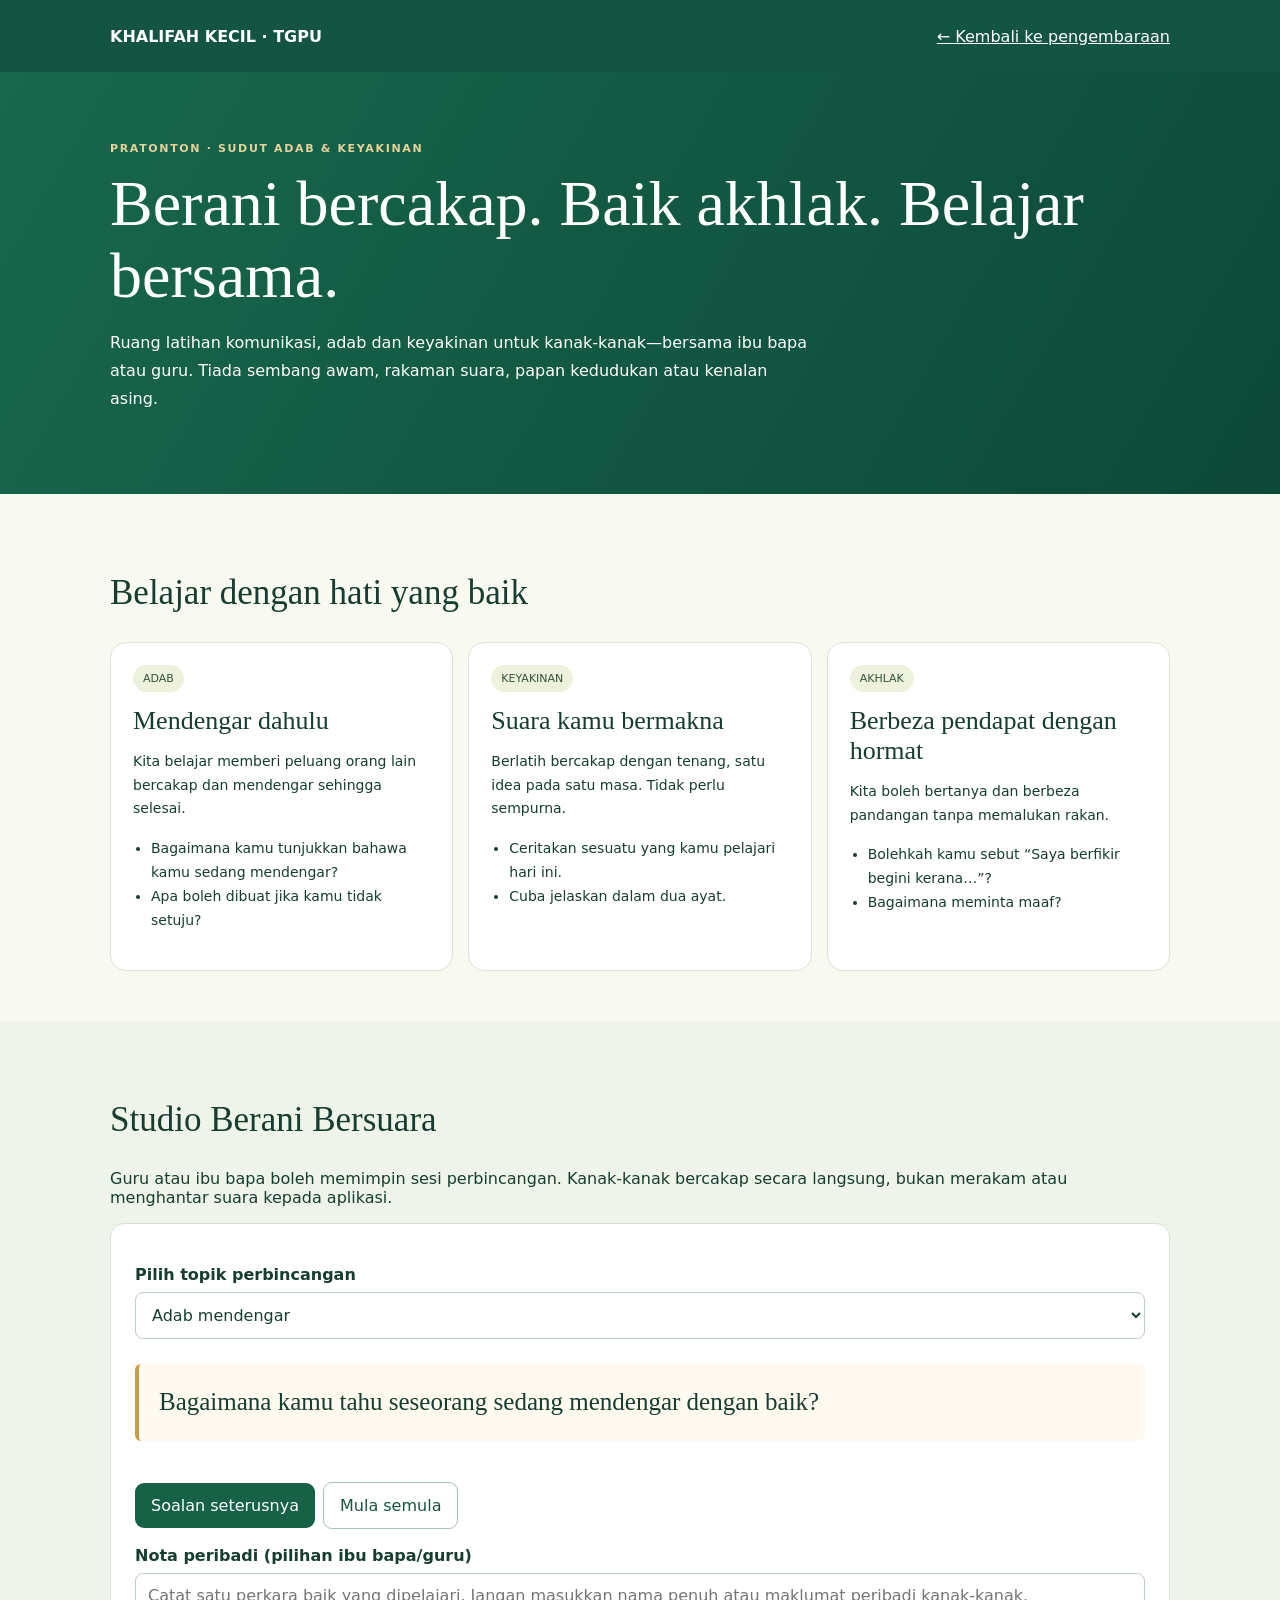
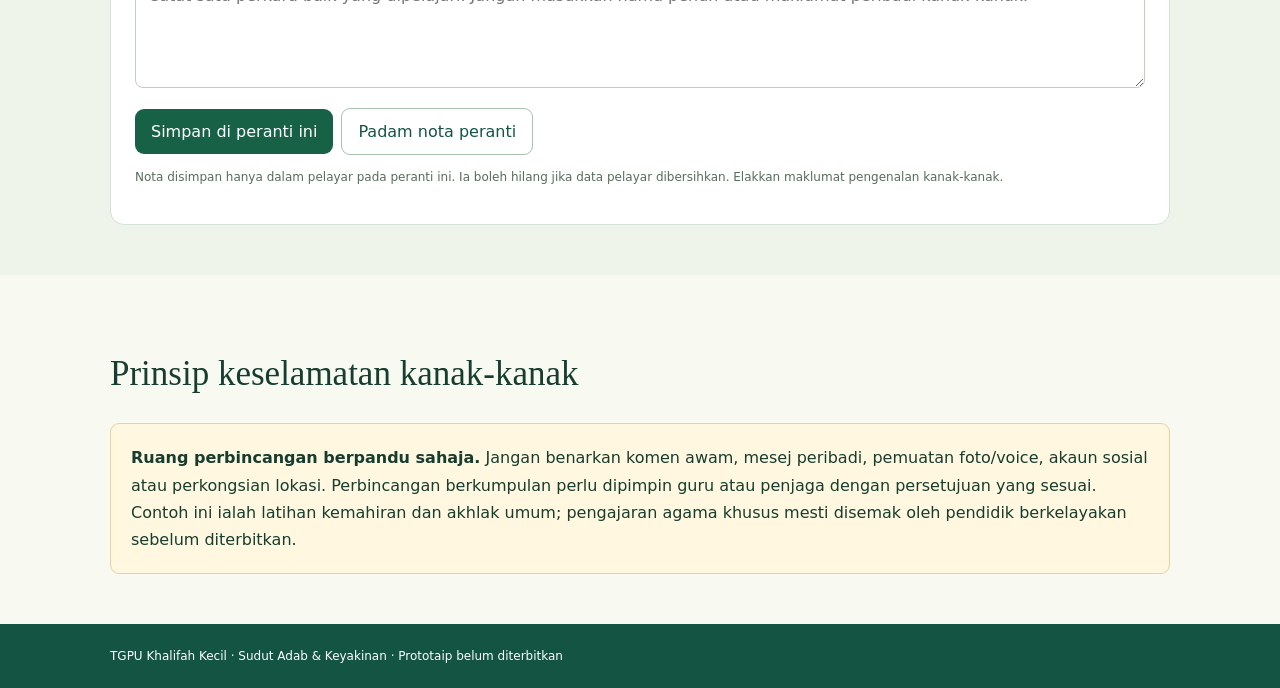
==== adab/index.html @ 52a34b01 "feat(khalifah): add isolated adab and speech confidence guided activity preview" ====
<!doctype html><html lang="ms"><head><meta charset="utf-8"><meta name="viewport" content="width=device-width,initial-scale=1"><meta name="robots" content="noindex,nofollow"><meta name="theme-color" content="#145443"><title>Sudut Adab & Berani Bersuara | Khalifah Kecil — Pratonton</title><style>:root{font-family:system-ui,-apple-system,Segoe UI,sans-serif;color:#163d30;background:#f8faf2}*{box-sizing:border-box}body{margin:0}button,textarea,select{font:inherit}button{cursor:pointer}.wrap{max-width:1060px;width:calc(100% - 30px);margin:auto}header{background:#145443;color:#fff}.nav{display:flex;align-items:center;justify-content:space-between;gap:12px;min-height:72px}.nav a{color:#fff}.hero{padding:65px 0;background:linear-gradient(120deg,#17684d,#0d4839);color:white}.hero h1{font:normal clamp(37px,5vw,64px)/1.13 Georgia,serif;margin:12px 0}.hero p{max-width:700px;line-height:1.75}.tag{font-size:11px;letter-spacing:.15em;color:#e7d39a;font-weight:800}.section{padding:50px 0}.section h2{font:normal 35px Georgia,serif}.grid{display:grid;grid-template-columns:repeat(3,minmax(0,1fr));gap:15px}.card{padding:22px;background:white;border:1px solid #dae5d8;border-radius:16px}.card h3{margin:0 0 12px;font:normal 26px Georgia,serif}.card p,.card li{font-size:14px;line-height:1.7}.card ul{padding-left:18px}.badge{display:inline-block;background:#ecf2dc;color:#33533e;font-size:11px;border-radius:20px;padding:7px 10px;margin-bottom:14px}.studio{background:#eef4e9}.panel{background:white;padding:24px;border-radius:14px;border:1px solid #d3e3d4}.panel label{display:block;font-weight:700;margin:17px 0 8px}.panel select,.panel textarea{width:100%;border-radius:8px;padding:12px;border:1px solid #bed0c0;background:white;color:#163d30}.panel textarea{min-height:115px}.panel button{background:#176247;color:white;border:0;border-radius:9px;padding:13px 16px;margin:16px 8px 0 0}.panel button.secondary{background:white;border:1px solid #a9c2b0;color:#145443}.prompt{font:normal 25px/1.45 Georgia,serif;padding:20px;background:#fffaf0;border-left:4px solid #c99c48;border-radius:6px}.disclaimer{font-size:12px;line-height:1.8;color:#566d5b}.warning{padding:20px;border-radius:9px;background:#fff7df;border:1px solid #e7d39e;line-height:1.7}.foot{background:#145443;color:white;padding:25px 0;font-size:12px}a:focus-visible,button:focus-visible,textarea:focus-visible,select:focus-visible{outline:3px solid #c99c48;outline-offset:3px}@media(max-width:780px){.grid{grid-template-columns:1fr}.section{padding:35px 0}}</style></head><body><header><div class="wrap nav"><strong>KHALIFAH KECIL · TGPU</strong><a href="../">← Kembali ke pengembaraan</a></div></header><main><section class="hero"><div class="wrap"><span class="tag">PRATONTON · SUDUT ADAB & KEYAKINAN</span><h1>Berani bercakap. Baik akhlak. Belajar bersama.</h1><p>Ruang latihan komunikasi, adab dan keyakinan untuk kanak-kanak—bersama ibu bapa atau guru. Tiada sembang awam, rakaman suara, papan kedudukan atau kenalan asing.</p></div></section><section class="section wrap"><h2>Belajar dengan hati yang baik</h2><div class="grid"><article class="card"><span class="badge">ADAB</span><h3>Mendengar dahulu</h3><p>Kita belajar memberi peluang orang lain bercakap dan mendengar sehingga selesai.</p><ul><li>Bagaimana kamu tunjukkan bahawa kamu sedang mendengar?</li><li>Apa boleh dibuat jika kamu tidak setuju?</li></ul></article><article class="card"><span class="badge">KEYAKINAN</span><h3>Suara kamu bermakna</h3><p>Berlatih bercakap dengan tenang, satu idea pada satu masa. Tidak perlu sempurna.</p><ul><li>Ceritakan sesuatu yang kamu pelajari hari ini.</li><li>Cuba jelaskan dalam dua ayat.</li></ul></article><article class="card"><span class="badge">AKHLAK</span><h3>Berbeza pendapat dengan hormat</h3><p>Kita boleh bertanya dan berbeza pandangan tanpa memalukan rakan.</p><ul><li>Bolehkah kamu sebut “Saya berfikir begini kerana…”?</li><li>Bagaimana meminta maaf?</li></ul></article></div></section><section class="section studio"><div class="wrap"><h2>Studio Berani Bersuara</h2><p>Guru atau ibu bapa boleh memimpin sesi perbincangan. Kanak-kanak bercakap secara langsung, bukan merakam atau menghantar suara kepada aplikasi.</p><div class="panel"><label for="topic">Pilih topik perbincangan</label><select id="topic"><option value="0">Adab mendengar</option><option value="1">Berani meminta bantuan</option><option value="2">Berkongsi dan bekerjasama</option><option value="3">Menerima kesilapan</option><option value="4">Menjaga alam</option></select><p class="prompt" id="prompt" aria-live="polite">Bagaimana kamu tahu seseorang sedang mendengar dengan baik?</p><button id="new-prompt" type="button">Soalan seterusnya</button><button id="reset" class="secondary" type="button">Mula semula</button><label for="reflection">Nota peribadi (pilihan ibu bapa/guru)</label><textarea id="reflection" maxlength="900" placeholder="Catat satu perkara baik yang dipelajari. Jangan masukkan nama penuh atau maklumat peribadi kanak-kanak."></textarea><button id="save" type="button">Simpan di peranti ini</button><button id="clear" class="secondary" type="button">Padam nota peranti</button><p id="status" role="status" aria-live="polite" class="disclaimer"></p><p class="disclaimer">Nota disimpan hanya dalam pelayar pada peranti ini. Ia boleh hilang jika data pelayar dibersihkan. Elakkan maklumat pengenalan kanak-kanak.</p></div></div></section><section class="section wrap"><h2>Prinsip keselamatan kanak-kanak</h2><div class="warning"><strong>Ruang perbincangan berpandu sahaja.</strong> Jangan benarkan komen awam, mesej peribadi, pemuatan foto/voice, akaun sosial atau perkongsian lokasi. Perbincangan berkumpulan perlu dipimpin guru atau penjaga dengan persetujuan yang sesuai. Contoh ini ialah latihan kemahiran dan akhlak umum; pengajaran agama khusus mesti disemak oleh pendidik berkelayakan sebelum diterbitkan.</div></section></main><footer class="foot"><div class="wrap">TGPU Khalifah Kecil · Sudut Adab & Keyakinan · Prototaip belum diterbitkan</div></footer><script src="./studio.js" defer></script></body></html>
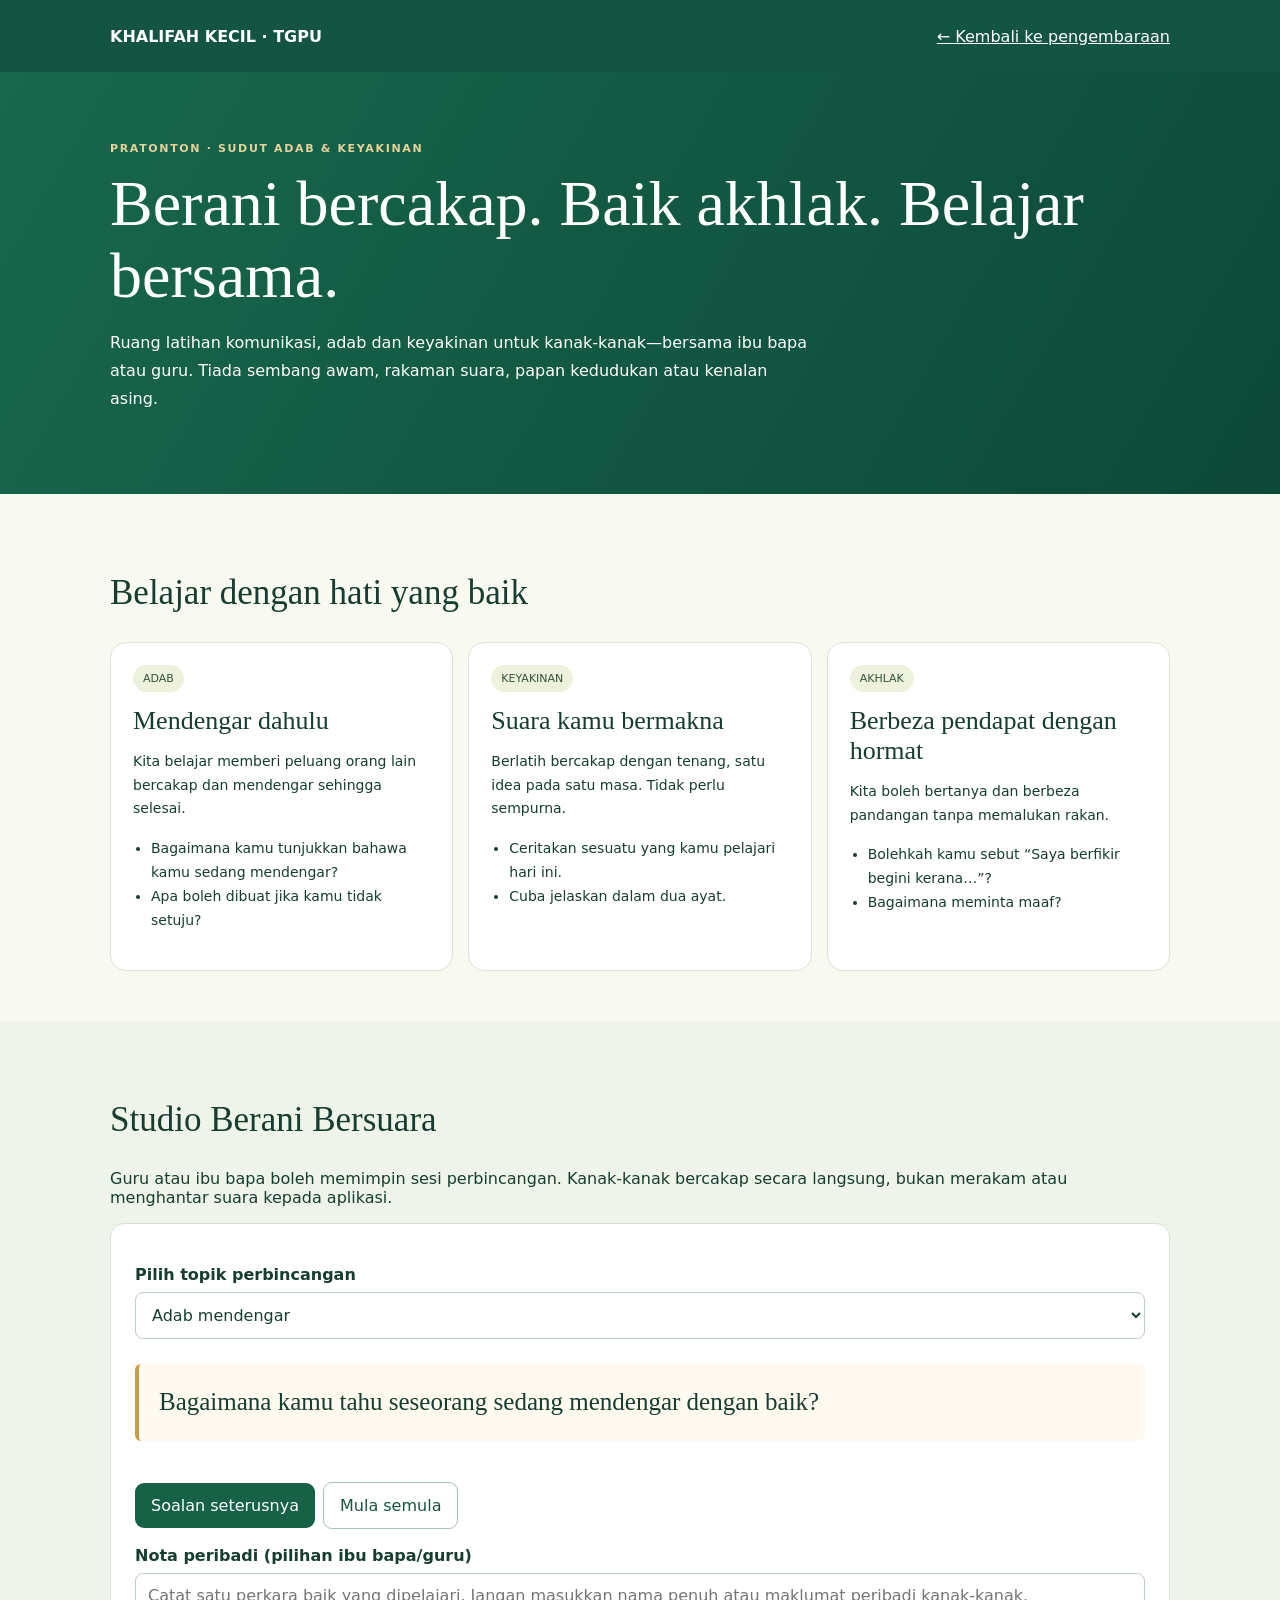
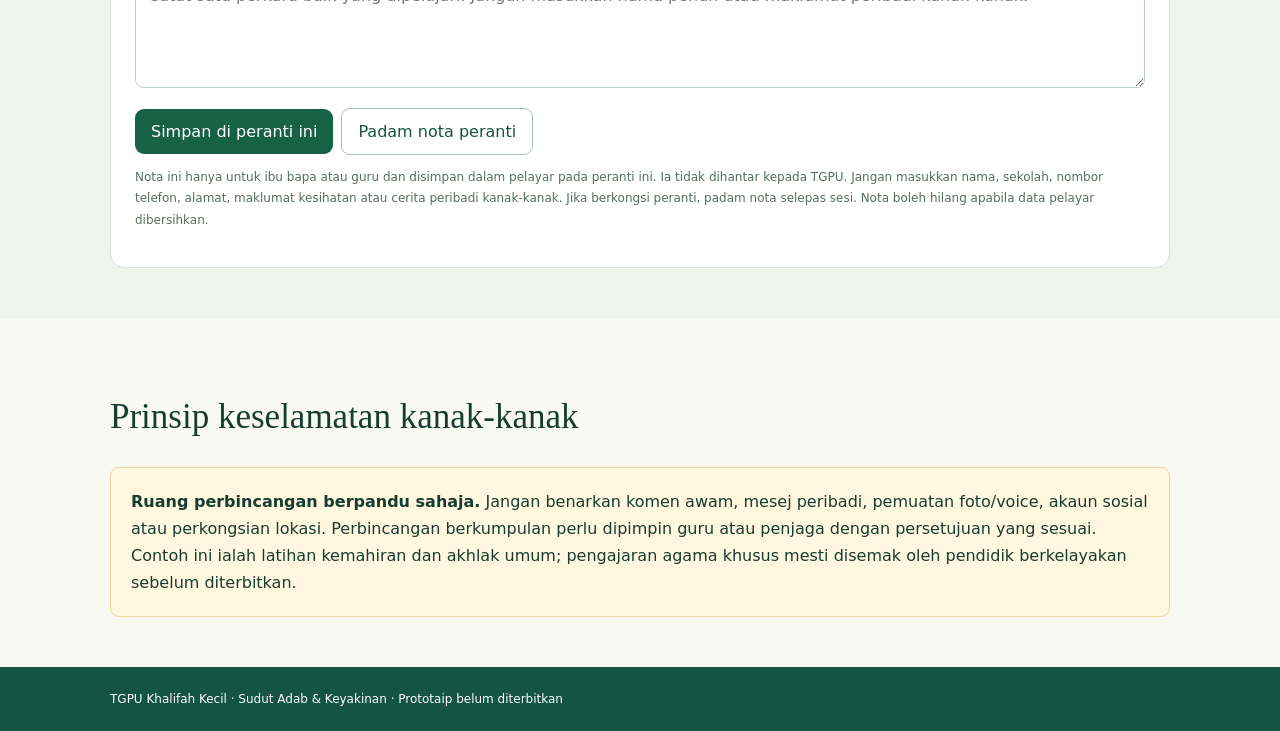
==== commit 11b596b6: "safety(khalifah): clarify guardian-only notes and no personal data collection" ====
--- a/adab/index.html
+++ b/adab/index.html
@@ -1 +1 @@
-<!doctype html><html lang="ms"><head><meta charset="utf-8"><meta name="viewport" content="width=device-width,initial-scale=1"><meta name="robots" content="noindex,nofollow"><meta name="theme-color" content="#145443"><title>Sudut Adab & Berani Bersuara | Khalifah Kecil — Pratonton</title><style>:root{font-family:system-ui,-apple-system,Segoe UI,sans-serif;color:#163d30;background:#f8faf2}*{box-sizing:border-box}body{margin:0}button,textarea,select{font:inherit}button{cursor:pointer}.wrap{max-width:1060px;width:calc(100% - 30px);margin:auto}header{background:#145443;color:#fff}.nav{display:flex;align-items:center;justify-content:space-between;gap:12px;min-height:72px}.nav a{color:#fff}.hero{padding:65px 0;background:linear-gradient(120deg,#17684d,#0d4839);color:white}.hero h1{font:normal clamp(37px,5vw,64px)/1.13 Georgia,serif;margin:12px 0}.hero p{max-width:700px;line-height:1.75}.tag{font-size:11px;letter-spacing:.15em;color:#e7d39a;font-weight:800}.section{padding:50px 0}.section h2{font:normal 35px Georgia,serif}.grid{display:grid;grid-template-columns:repeat(3,minmax(0,1fr));gap:15px}.card{padding:22px;background:white;border:1px solid #dae5d8;border-radius:16px}.card h3{margin:0 0 12px;font:normal 26px Georgia,serif}.card p,.card li{font-size:14px;line-height:1.7}.card ul{padding-left:18px}.badge{display:inline-block;background:#ecf2dc;color:#33533e;font-size:11px;border-radius:20px;padding:7px 10px;margin-bottom:14px}.studio{background:#eef4e9}.panel{background:white;padding:24px;border-radius:14px;border:1px solid #d3e3d4}.panel label{display:block;font-weight:700;margin:17px 0 8px}.panel select,.panel textarea{width:100%;border-radius:8px;padding:12px;border:1px solid #bed0c0;background:white;color:#163d30}.panel textarea{min-height:115px}.panel button{background:#176247;color:white;border:0;border-radius:9px;padding:13px 16px;margin:16px 8px 0 0}.panel button.secondary{background:white;border:1px solid #a9c2b0;color:#145443}.prompt{font:normal 25px/1.45 Georgia,serif;padding:20px;background:#fffaf0;border-left:4px solid #c99c48;border-radius:6px}.disclaimer{font-size:12px;line-height:1.8;color:#566d5b}.warning{padding:20px;border-radius:9px;background:#fff7df;border:1px solid #e7d39e;line-height:1.7}.foot{background:#145443;color:white;padding:25px 0;font-size:12px}a:focus-visible,button:focus-visible,textarea:focus-visible,select:focus-visible{outline:3px solid #c99c48;outline-offset:3px}@media(max-width:780px){.grid{grid-template-columns:1fr}.section{padding:35px 0}}</style></head><body><header><div class="wrap nav"><strong>KHALIFAH KECIL · TGPU</strong><a href="../">← Kembali ke pengembaraan</a></div></header><main><section class="hero"><div class="wrap"><span class="tag">PRATONTON · SUDUT ADAB & KEYAKINAN</span><h1>Berani bercakap. Baik akhlak. Belajar bersama.</h1><p>Ruang latihan komunikasi, adab dan keyakinan untuk kanak-kanak—bersama ibu bapa atau guru. Tiada sembang awam, rakaman suara, papan kedudukan atau kenalan asing.</p></div></section><section class="section wrap"><h2>Belajar dengan hati yang baik</h2><div class="grid"><article class="card"><span class="badge">ADAB</span><h3>Mendengar dahulu</h3><p>Kita belajar memberi peluang orang lain bercakap dan mendengar sehingga selesai.</p><ul><li>Bagaimana kamu tunjukkan bahawa kamu sedang mendengar?</li><li>Apa boleh dibuat jika kamu tidak setuju?</li></ul></article><article class="card"><span class="badge">KEYAKINAN</span><h3>Suara kamu bermakna</h3><p>Berlatih bercakap dengan tenang, satu idea pada satu masa. Tidak perlu sempurna.</p><ul><li>Ceritakan sesuatu yang kamu pelajari hari ini.</li><li>Cuba jelaskan dalam dua ayat.</li></ul></article><article class="card"><span class="badge">AKHLAK</span><h3>Berbeza pendapat dengan hormat</h3><p>Kita boleh bertanya dan berbeza pandangan tanpa memalukan rakan.</p><ul><li>Bolehkah kamu sebut “Saya berfikir begini kerana…”?</li><li>Bagaimana meminta maaf?</li></ul></article></div></section><section class="section studio"><div class="wrap"><h2>Studio Berani Bersuara</h2><p>Guru atau ibu bapa boleh memimpin sesi perbincangan. Kanak-kanak bercakap secara langsung, bukan merakam atau menghantar suara kepada aplikasi.</p><div class="panel"><label for="topic">Pilih topik perbincangan</label><select id="topic"><option value="0">Adab mendengar</option><option value="1">Berani meminta bantuan</option><option value="2">Berkongsi dan bekerjasama</option><option value="3">Menerima kesilapan</option><option value="4">Menjaga alam</option></select><p class="prompt" id="prompt" aria-live="polite">Bagaimana kamu tahu seseorang sedang mendengar dengan baik?</p><button id="new-prompt" type="button">Soalan seterusnya</button><button id="reset" class="secondary" type="button">Mula semula</button><label for="reflection">Nota peribadi (pilihan ibu bapa/guru)</label><textarea id="reflection" maxlength="900" placeholder="Catat satu perkara baik yang dipelajari. Jangan masukkan nama penuh atau maklumat peribadi kanak-kanak."></textarea><button id="save" type="button">Simpan di peranti ini</button><button id="clear" class="secondary" type="button">Padam nota peranti</button><p id="status" role="status" aria-live="polite" class="disclaimer"></p><p class="disclaimer">Nota disimpan hanya dalam pelayar pada peranti ini. Ia boleh hilang jika data pelayar dibersihkan. Elakkan maklumat pengenalan kanak-kanak.</p></div></div></section><section class="section wrap"><h2>Prinsip keselamatan kanak-kanak</h2><div class="warning"><strong>Ruang perbincangan berpandu sahaja.</strong> Jangan benarkan komen awam, mesej peribadi, pemuatan foto/voice, akaun sosial atau perkongsian lokasi. Perbincangan berkumpulan perlu dipimpin guru atau penjaga dengan persetujuan yang sesuai. Contoh ini ialah latihan kemahiran dan akhlak umum; pengajaran agama khusus mesti disemak oleh pendidik berkelayakan sebelum diterbitkan.</div></section></main><footer class="foot"><div class="wrap">TGPU Khalifah Kecil · Sudut Adab & Keyakinan · Prototaip belum diterbitkan</div></footer><script src="./studio.js" defer></script></body></html>+<!doctype html><html lang="ms"><head><meta charset="utf-8"><meta name="viewport" content="width=device-width,initial-scale=1"><meta name="robots" content="noindex,nofollow"><meta name="theme-color" content="#145443"><title>Sudut Adab & Berani Bersuara | Khalifah Kecil — Pratonton</title><style>:root{font-family:system-ui,-apple-system,Segoe UI,sans-serif;color:#163d30;background:#f8faf2}*{box-sizing:border-box}body{margin:0}button,textarea,select{font:inherit}button{cursor:pointer}.wrap{max-width:1060px;width:calc(100% - 30px);margin:auto}header{background:#145443;color:#fff}.nav{display:flex;align-items:center;justify-content:space-between;gap:12px;min-height:72px}.nav a{color:#fff}.hero{padding:65px 0;background:linear-gradient(120deg,#17684d,#0d4839);color:white}.hero h1{font:normal clamp(37px,5vw,64px)/1.13 Georgia,serif;margin:12px 0}.hero p{max-width:700px;line-height:1.75}.tag{font-size:11px;letter-spacing:.15em;color:#e7d39a;font-weight:800}.section{padding:50px 0}.section h2{font:normal 35px Georgia,serif}.grid{display:grid;grid-template-columns:repeat(3,minmax(0,1fr));gap:15px}.card{padding:22px;background:white;border:1px solid #dae5d8;border-radius:16px}.card h3{margin:0 0 12px;font:normal 26px Georgia,serif}.card p,.card li{font-size:14px;line-height:1.7}.card ul{padding-left:18px}.badge{display:inline-block;background:#ecf2dc;color:#33533e;font-size:11px;border-radius:20px;padding:7px 10px;margin-bottom:14px}.studio{background:#eef4e9}.panel{background:white;padding:24px;border-radius:14px;border:1px solid #d3e3d4}.panel label{display:block;font-weight:700;margin:17px 0 8px}.panel select,.panel textarea{width:100%;border-radius:8px;padding:12px;border:1px solid #bed0c0;background:white;color:#163d30}.panel textarea{min-height:115px}.panel button{background:#176247;color:white;border:0;border-radius:9px;padding:13px 16px;margin:16px 8px 0 0}.panel button.secondary{background:white;border:1px solid #a9c2b0;color:#145443}.prompt{font:normal 25px/1.45 Georgia,serif;padding:20px;background:#fffaf0;border-left:4px solid #c99c48;border-radius:6px}.disclaimer{font-size:12px;line-height:1.8;color:#566d5b}.warning{padding:20px;border-radius:9px;background:#fff7df;border:1px solid #e7d39e;line-height:1.7}.foot{background:#145443;color:white;padding:25px 0;font-size:12px}a:focus-visible,button:focus-visible,textarea:focus-visible,select:focus-visible{outline:3px solid #c99c48;outline-offset:3px}@media(max-width:780px){.grid{grid-template-columns:1fr}.section{padding:35px 0}}</style></head><body><header><div class="wrap nav"><strong>KHALIFAH KECIL · TGPU</strong><a href="../">← Kembali ke pengembaraan</a></div></header><main><section class="hero"><div class="wrap"><span class="tag">PRATONTON · SUDUT ADAB & KEYAKINAN</span><h1>Berani bercakap. Baik akhlak. Belajar bersama.</h1><p>Ruang latihan komunikasi, adab dan keyakinan untuk kanak-kanak—bersama ibu bapa atau guru. Tiada sembang awam, rakaman suara, papan kedudukan atau kenalan asing.</p></div></section><section class="section wrap"><h2>Belajar dengan hati yang baik</h2><div class="grid"><article class="card"><span class="badge">ADAB</span><h3>Mendengar dahulu</h3><p>Kita belajar memberi peluang orang lain bercakap dan mendengar sehingga selesai.</p><ul><li>Bagaimana kamu tunjukkan bahawa kamu sedang mendengar?</li><li>Apa boleh dibuat jika kamu tidak setuju?</li></ul></article><article class="card"><span class="badge">KEYAKINAN</span><h3>Suara kamu bermakna</h3><p>Berlatih bercakap dengan tenang, satu idea pada satu masa. Tidak perlu sempurna.</p><ul><li>Ceritakan sesuatu yang kamu pelajari hari ini.</li><li>Cuba jelaskan dalam dua ayat.</li></ul></article><article class="card"><span class="badge">AKHLAK</span><h3>Berbeza pendapat dengan hormat</h3><p>Kita boleh bertanya dan berbeza pandangan tanpa memalukan rakan.</p><ul><li>Bolehkah kamu sebut “Saya berfikir begini kerana…”?</li><li>Bagaimana meminta maaf?</li></ul></article></div></section><section class="section studio"><div class="wrap"><h2>Studio Berani Bersuara</h2><p>Guru atau ibu bapa boleh memimpin sesi perbincangan. Kanak-kanak bercakap secara langsung, bukan merakam atau menghantar suara kepada aplikasi.</p><div class="panel"><label for="topic">Pilih topik perbincangan</label><select id="topic"><option value="0">Adab mendengar</option><option value="1">Berani meminta bantuan</option><option value="2">Berkongsi dan bekerjasama</option><option value="3">Menerima kesilapan</option><option value="4">Menjaga alam</option></select><p class="prompt" id="prompt" aria-live="polite">Bagaimana kamu tahu seseorang sedang mendengar dengan baik?</p><button id="new-prompt" type="button">Soalan seterusnya</button><button id="reset" class="secondary" type="button">Mula semula</button><label for="reflection">Nota peribadi (pilihan ibu bapa/guru)</label><textarea id="reflection" maxlength="900" placeholder="Catat satu perkara baik yang dipelajari. Jangan masukkan nama penuh atau maklumat peribadi kanak-kanak."></textarea><button id="save" type="button">Simpan di peranti ini</button><button id="clear" class="secondary" type="button">Padam nota peranti</button><p id="status" role="status" aria-live="polite" class="disclaimer"></p><p class="disclaimer">Nota ini hanya untuk ibu bapa atau guru dan disimpan dalam pelayar pada peranti ini. Ia tidak dihantar kepada TGPU. Jangan masukkan nama, sekolah, nombor telefon, alamat, maklumat kesihatan atau cerita peribadi kanak-kanak. Jika berkongsi peranti, padam nota selepas sesi. Nota boleh hilang apabila data pelayar dibersihkan.</p></div></div></section><section class="section wrap"><h2>Prinsip keselamatan kanak-kanak</h2><div class="warning"><strong>Ruang perbincangan berpandu sahaja.</strong> Jangan benarkan komen awam, mesej peribadi, pemuatan foto/voice, akaun sosial atau perkongsian lokasi. Perbincangan berkumpulan perlu dipimpin guru atau penjaga dengan persetujuan yang sesuai. Contoh ini ialah latihan kemahiran dan akhlak umum; pengajaran agama khusus mesti disemak oleh pendidik berkelayakan sebelum diterbitkan.</div></section></main><footer class="foot"><div class="wrap">TGPU Khalifah Kecil · Sudut Adab & Keyakinan · Prototaip belum diterbitkan</div></footer><script src="./studio.js" defer></script></body></html>
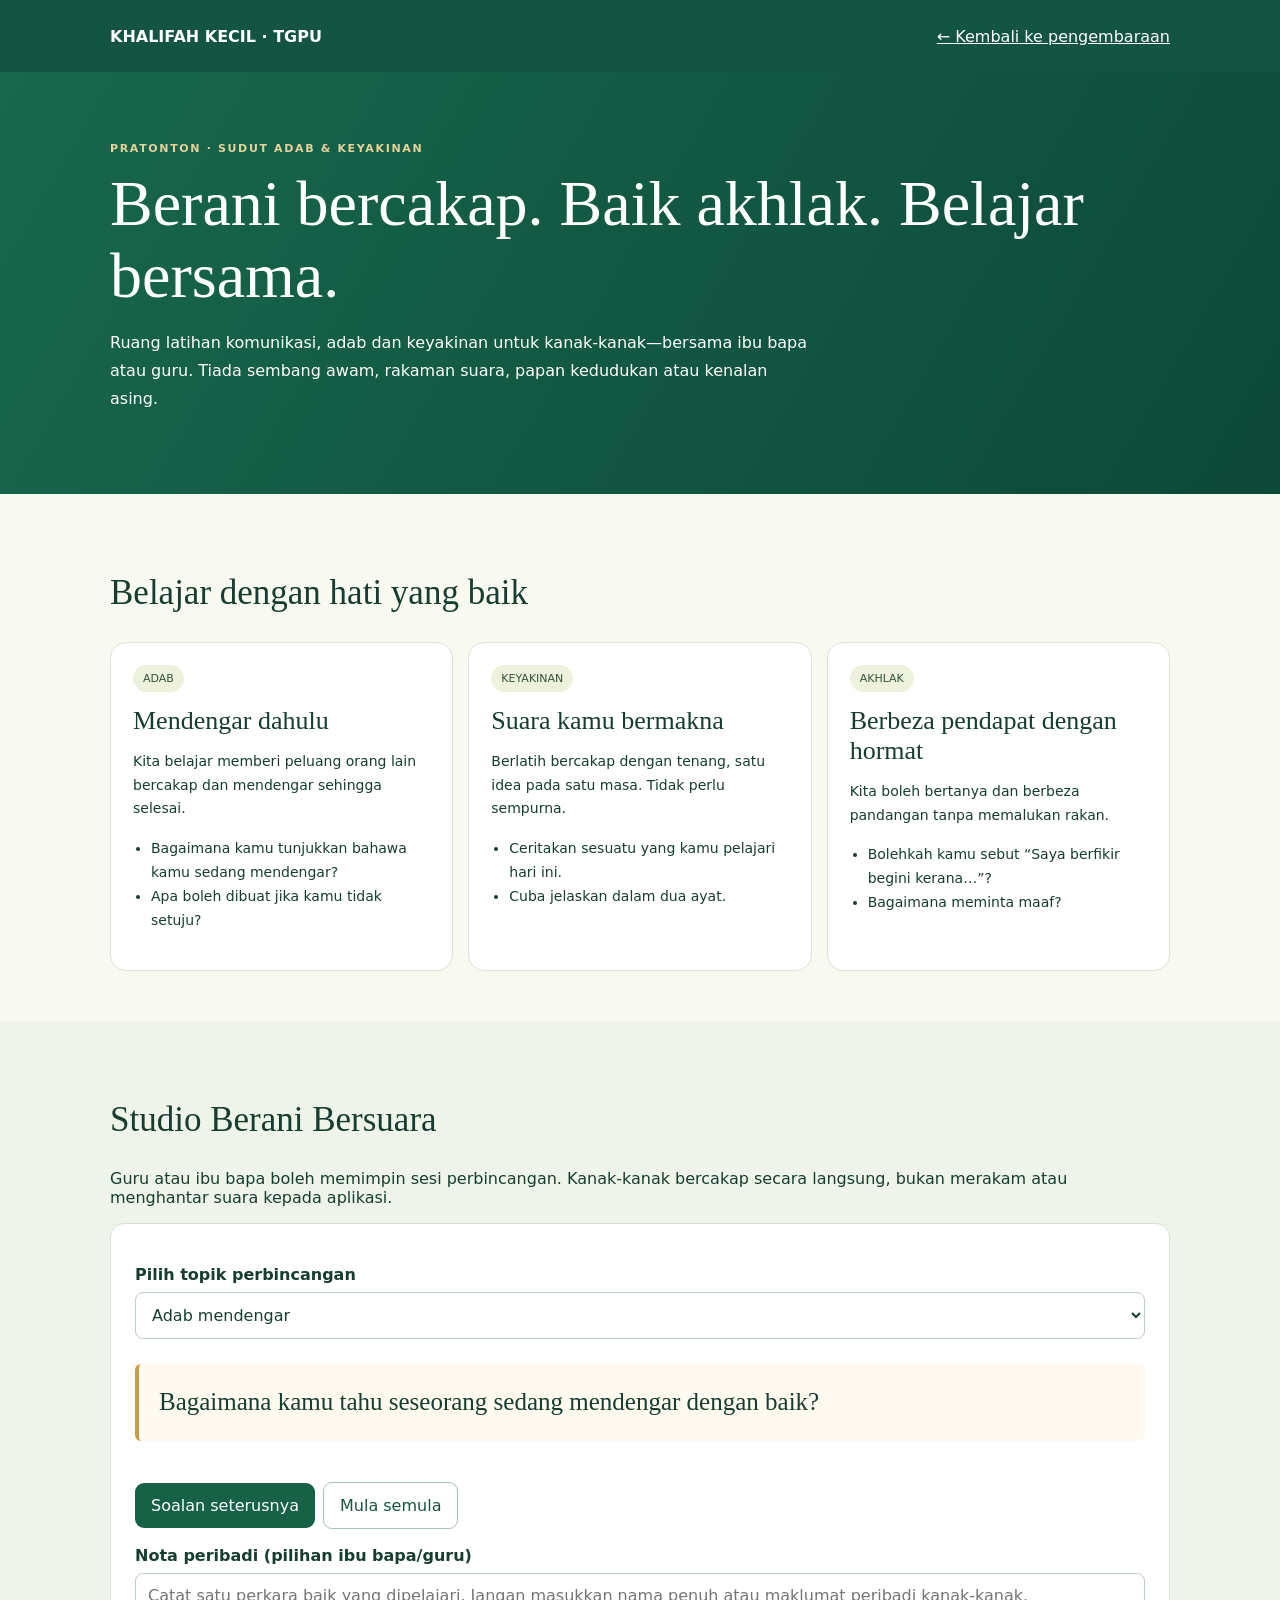
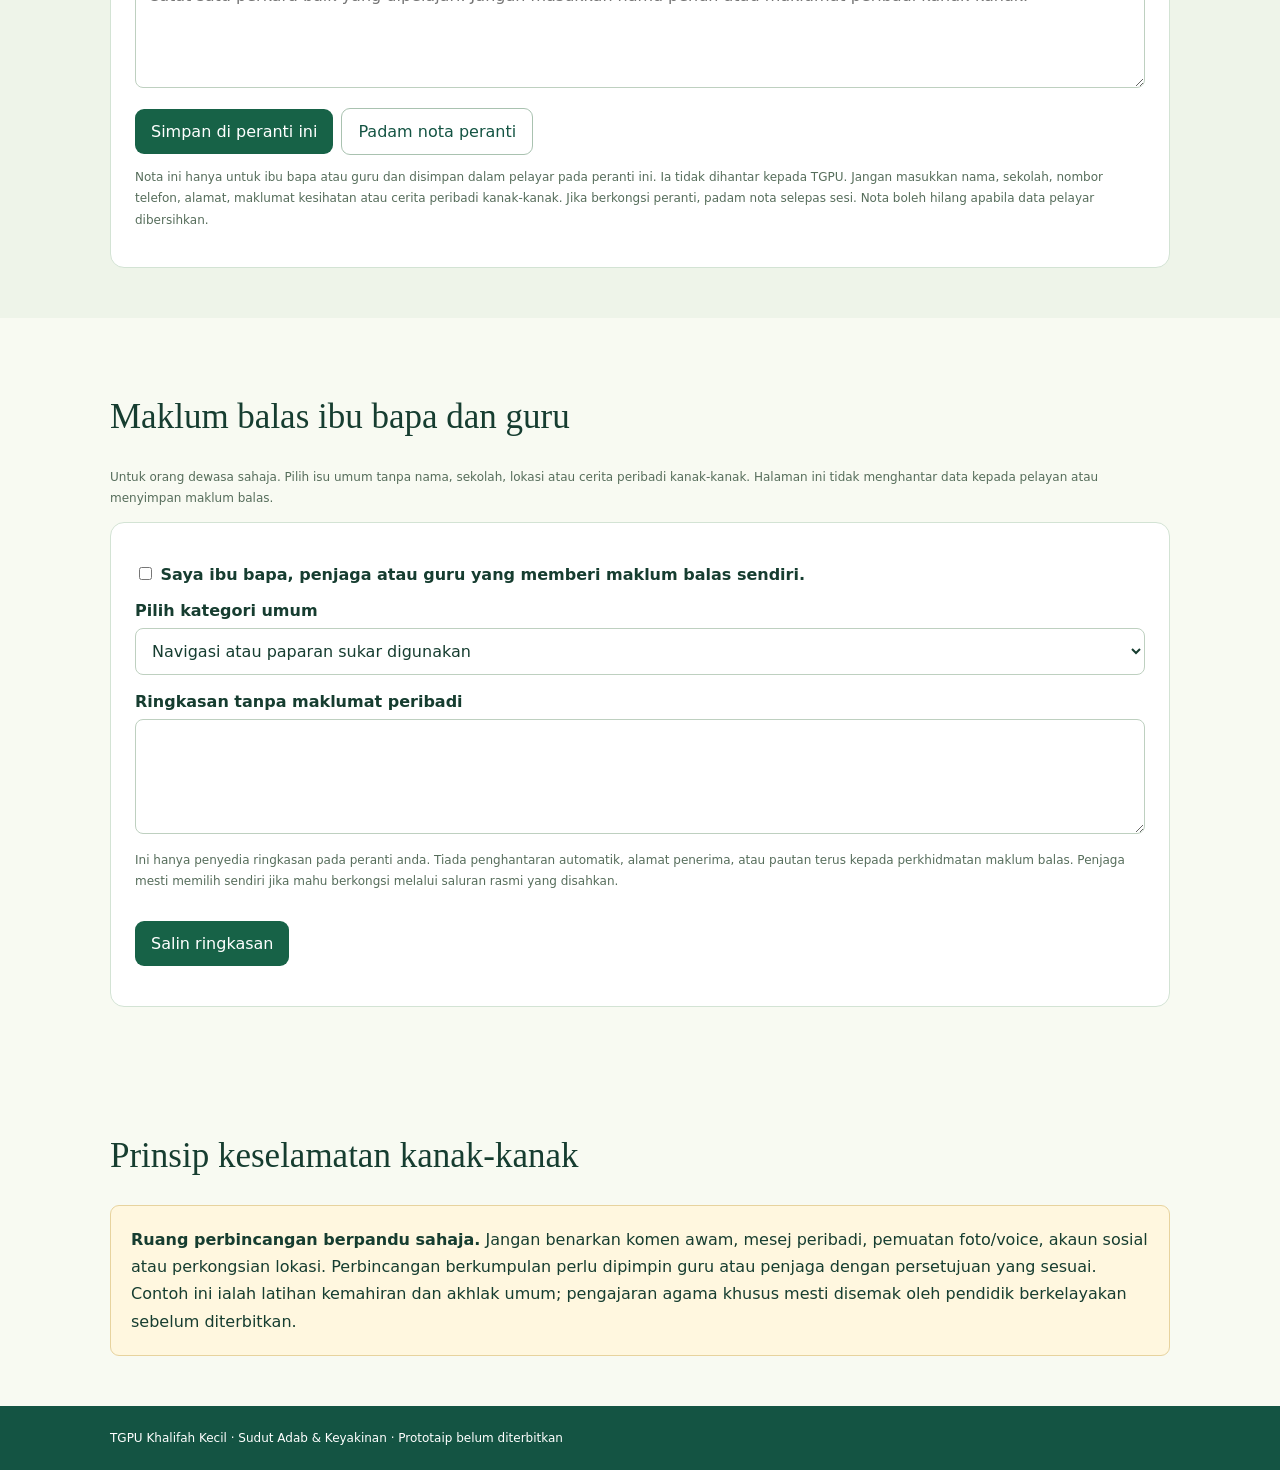
==== commit 0a61d0be: "feat(khalifah): add guardian-only local feedback interface without backend calls" ====
--- a/adab/index.html
+++ b/adab/index.html
@@ -1 +1 @@
-<!doctype html><html lang="ms"><head><meta charset="utf-8"><meta name="viewport" content="width=device-width,initial-scale=1"><meta name="robots" content="noindex,nofollow"><meta name="theme-color" content="#145443"><title>Sudut Adab & Berani Bersuara | Khalifah Kecil — Pratonton</title><style>:root{font-family:system-ui,-apple-system,Segoe UI,sans-serif;color:#163d30;background:#f8faf2}*{box-sizing:border-box}body{margin:0}button,textarea,select{font:inherit}button{cursor:pointer}.wrap{max-width:1060px;width:calc(100% - 30px);margin:auto}header{background:#145443;color:#fff}.nav{display:flex;align-items:center;justify-content:space-between;gap:12px;min-height:72px}.nav a{color:#fff}.hero{padding:65px 0;background:linear-gradient(120deg,#17684d,#0d4839);color:white}.hero h1{font:normal clamp(37px,5vw,64px)/1.13 Georgia,serif;margin:12px 0}.hero p{max-width:700px;line-height:1.75}.tag{font-size:11px;letter-spacing:.15em;color:#e7d39a;font-weight:800}.section{padding:50px 0}.section h2{font:normal 35px Georgia,serif}.grid{display:grid;grid-template-columns:repeat(3,minmax(0,1fr));gap:15px}.card{padding:22px;background:white;border:1px solid #dae5d8;border-radius:16px}.card h3{margin:0 0 12px;font:normal 26px Georgia,serif}.card p,.card li{font-size:14px;line-height:1.7}.card ul{padding-left:18px}.badge{display:inline-block;background:#ecf2dc;color:#33533e;font-size:11px;border-radius:20px;padding:7px 10px;margin-bottom:14px}.studio{background:#eef4e9}.panel{background:white;padding:24px;border-radius:14px;border:1px solid #d3e3d4}.panel label{display:block;font-weight:700;margin:17px 0 8px}.panel select,.panel textarea{width:100%;border-radius:8px;padding:12px;border:1px solid #bed0c0;background:white;color:#163d30}.panel textarea{min-height:115px}.panel button{background:#176247;color:white;border:0;border-radius:9px;padding:13px 16px;margin:16px 8px 0 0}.panel button.secondary{background:white;border:1px solid #a9c2b0;color:#145443}.prompt{font:normal 25px/1.45 Georgia,serif;padding:20px;background:#fffaf0;border-left:4px solid #c99c48;border-radius:6px}.disclaimer{font-size:12px;line-height:1.8;color:#566d5b}.warning{padding:20px;border-radius:9px;background:#fff7df;border:1px solid #e7d39e;line-height:1.7}.foot{background:#145443;color:white;padding:25px 0;font-size:12px}a:focus-visible,button:focus-visible,textarea:focus-visible,select:focus-visible{outline:3px solid #c99c48;outline-offset:3px}@media(max-width:780px){.grid{grid-template-columns:1fr}.section{padding:35px 0}}</style></head><body><header><div class="wrap nav"><strong>KHALIFAH KECIL · TGPU</strong><a href="../">← Kembali ke pengembaraan</a></div></header><main><section class="hero"><div class="wrap"><span class="tag">PRATONTON · SUDUT ADAB & KEYAKINAN</span><h1>Berani bercakap. Baik akhlak. Belajar bersama.</h1><p>Ruang latihan komunikasi, adab dan keyakinan untuk kanak-kanak—bersama ibu bapa atau guru. Tiada sembang awam, rakaman suara, papan kedudukan atau kenalan asing.</p></div></section><section class="section wrap"><h2>Belajar dengan hati yang baik</h2><div class="grid"><article class="card"><span class="badge">ADAB</span><h3>Mendengar dahulu</h3><p>Kita belajar memberi peluang orang lain bercakap dan mendengar sehingga selesai.</p><ul><li>Bagaimana kamu tunjukkan bahawa kamu sedang mendengar?</li><li>Apa boleh dibuat jika kamu tidak setuju?</li></ul></article><article class="card"><span class="badge">KEYAKINAN</span><h3>Suara kamu bermakna</h3><p>Berlatih bercakap dengan tenang, satu idea pada satu masa. Tidak perlu sempurna.</p><ul><li>Ceritakan sesuatu yang kamu pelajari hari ini.</li><li>Cuba jelaskan dalam dua ayat.</li></ul></article><article class="card"><span class="badge">AKHLAK</span><h3>Berbeza pendapat dengan hormat</h3><p>Kita boleh bertanya dan berbeza pandangan tanpa memalukan rakan.</p><ul><li>Bolehkah kamu sebut “Saya berfikir begini kerana…”?</li><li>Bagaimana meminta maaf?</li></ul></article></div></section><section class="section studio"><div class="wrap"><h2>Studio Berani Bersuara</h2><p>Guru atau ibu bapa boleh memimpin sesi perbincangan. Kanak-kanak bercakap secara langsung, bukan merakam atau menghantar suara kepada aplikasi.</p><div class="panel"><label for="topic">Pilih topik perbincangan</label><select id="topic"><option value="0">Adab mendengar</option><option value="1">Berani meminta bantuan</option><option value="2">Berkongsi dan bekerjasama</option><option value="3">Menerima kesilapan</option><option value="4">Menjaga alam</option></select><p class="prompt" id="prompt" aria-live="polite">Bagaimana kamu tahu seseorang sedang mendengar dengan baik?</p><button id="new-prompt" type="button">Soalan seterusnya</button><button id="reset" class="secondary" type="button">Mula semula</button><label for="reflection">Nota peribadi (pilihan ibu bapa/guru)</label><textarea id="reflection" maxlength="900" placeholder="Catat satu perkara baik yang dipelajari. Jangan masukkan nama penuh atau maklumat peribadi kanak-kanak."></textarea><button id="save" type="button">Simpan di peranti ini</button><button id="clear" class="secondary" type="button">Padam nota peranti</button><p id="status" role="status" aria-live="polite" class="disclaimer"></p><p class="disclaimer">Nota ini hanya untuk ibu bapa atau guru dan disimpan dalam pelayar pada peranti ini. Ia tidak dihantar kepada TGPU. Jangan masukkan nama, sekolah, nombor telefon, alamat, maklumat kesihatan atau cerita peribadi kanak-kanak. Jika berkongsi peranti, padam nota selepas sesi. Nota boleh hilang apabila data pelayar dibersihkan.</p></div></div></section><section class="section wrap"><h2>Prinsip keselamatan kanak-kanak</h2><div class="warning"><strong>Ruang perbincangan berpandu sahaja.</strong> Jangan benarkan komen awam, mesej peribadi, pemuatan foto/voice, akaun sosial atau perkongsian lokasi. Perbincangan berkumpulan perlu dipimpin guru atau penjaga dengan persetujuan yang sesuai. Contoh ini ialah latihan kemahiran dan akhlak umum; pengajaran agama khusus mesti disemak oleh pendidik berkelayakan sebelum diterbitkan.</div></section></main><footer class="foot"><div class="wrap">TGPU Khalifah Kecil · Sudut Adab & Keyakinan · Prototaip belum diterbitkan</div></footer><script src="./studio.js" defer></script></body></html>+<!doctype html><html lang="ms"><head><meta charset="utf-8"><meta name="viewport" content="width=device-width,initial-scale=1"><meta name="robots" content="noindex,nofollow"><meta name="theme-color" content="#145443"><title>Sudut Adab & Berani Bersuara | Khalifah Kecil — Pratonton</title><style>:root{font-family:system-ui,-apple-system,Segoe UI,sans-serif;color:#163d30;background:#f8faf2}*{box-sizing:border-box}body{margin:0}button,textarea,select{font:inherit}button{cursor:pointer}.wrap{max-width:1060px;width:calc(100% - 30px);margin:auto}header{background:#145443;color:#fff}.nav{display:flex;align-items:center;justify-content:space-between;gap:12px;min-height:72px}.nav a{color:#fff}.hero{padding:65px 0;background:linear-gradient(120deg,#17684d,#0d4839);color:white}.hero h1{font:normal clamp(37px,5vw,64px)/1.13 Georgia,serif;margin:12px 0}.hero p{max-width:700px;line-height:1.75}.tag{font-size:11px;letter-spacing:.15em;color:#e7d39a;font-weight:800}.section{padding:50px 0}.section h2{font:normal 35px Georgia,serif}.grid{display:grid;grid-template-columns:repeat(3,minmax(0,1fr));gap:15px}.card{padding:22px;background:white;border:1px solid #dae5d8;border-radius:16px}.card h3{margin:0 0 12px;font:normal 26px Georgia,serif}.card p,.card li{font-size:14px;line-height:1.7}.card ul{padding-left:18px}.badge{display:inline-block;background:#ecf2dc;color:#33533e;font-size:11px;border-radius:20px;padding:7px 10px;margin-bottom:14px}.studio{background:#eef4e9}.panel{background:white;padding:24px;border-radius:14px;border:1px solid #d3e3d4}.panel label{display:block;font-weight:700;margin:17px 0 8px}.panel select,.panel textarea{width:100%;border-radius:8px;padding:12px;border:1px solid #bed0c0;background:white;color:#163d30}.panel textarea{min-height:115px}.panel button{background:#176247;color:white;border:0;border-radius:9px;padding:13px 16px;margin:16px 8px 0 0}.panel button.secondary{background:white;border:1px solid #a9c2b0;color:#145443}.prompt{font:normal 25px/1.45 Georgia,serif;padding:20px;background:#fffaf0;border-left:4px solid #c99c48;border-radius:6px}.disclaimer{font-size:12px;line-height:1.8;color:#566d5b}.warning{padding:20px;border-radius:9px;background:#fff7df;border:1px solid #e7d39e;line-height:1.7}.foot{background:#145443;color:white;padding:25px 0;font-size:12px}a:focus-visible,button:focus-visible,textarea:focus-visible,select:focus-visible{outline:3px solid #c99c48;outline-offset:3px}@media(max-width:780px){.grid{grid-template-columns:1fr}.section{padding:35px 0}}</style></head><body><header><div class="wrap nav"><strong>KHALIFAH KECIL · TGPU</strong><a href="../">← Kembali ke pengembaraan</a></div></header><main><section class="hero"><div class="wrap"><span class="tag">PRATONTON · SUDUT ADAB & KEYAKINAN</span><h1>Berani bercakap. Baik akhlak. Belajar bersama.</h1><p>Ruang latihan komunikasi, adab dan keyakinan untuk kanak-kanak—bersama ibu bapa atau guru. Tiada sembang awam, rakaman suara, papan kedudukan atau kenalan asing.</p></div></section><section class="section wrap"><h2>Belajar dengan hati yang baik</h2><div class="grid"><article class="card"><span class="badge">ADAB</span><h3>Mendengar dahulu</h3><p>Kita belajar memberi peluang orang lain bercakap dan mendengar sehingga selesai.</p><ul><li>Bagaimana kamu tunjukkan bahawa kamu sedang mendengar?</li><li>Apa boleh dibuat jika kamu tidak setuju?</li></ul></article><article class="card"><span class="badge">KEYAKINAN</span><h3>Suara kamu bermakna</h3><p>Berlatih bercakap dengan tenang, satu idea pada satu masa. Tidak perlu sempurna.</p><ul><li>Ceritakan sesuatu yang kamu pelajari hari ini.</li><li>Cuba jelaskan dalam dua ayat.</li></ul></article><article class="card"><span class="badge">AKHLAK</span><h3>Berbeza pendapat dengan hormat</h3><p>Kita boleh bertanya dan berbeza pandangan tanpa memalukan rakan.</p><ul><li>Bolehkah kamu sebut “Saya berfikir begini kerana…”?</li><li>Bagaimana meminta maaf?</li></ul></article></div></section><section class="section studio"><div class="wrap"><h2>Studio Berani Bersuara</h2><p>Guru atau ibu bapa boleh memimpin sesi perbincangan. Kanak-kanak bercakap secara langsung, bukan merakam atau menghantar suara kepada aplikasi.</p><div class="panel"><label for="topic">Pilih topik perbincangan</label><select id="topic"><option value="0">Adab mendengar</option><option value="1">Berani meminta bantuan</option><option value="2">Berkongsi dan bekerjasama</option><option value="3">Menerima kesilapan</option><option value="4">Menjaga alam</option></select><p class="prompt" id="prompt" aria-live="polite">Bagaimana kamu tahu seseorang sedang mendengar dengan baik?</p><button id="new-prompt" type="button">Soalan seterusnya</button><button id="reset" class="secondary" type="button">Mula semula</button><label for="reflection">Nota peribadi (pilihan ibu bapa/guru)</label><textarea id="reflection" maxlength="900" placeholder="Catat satu perkara baik yang dipelajari. Jangan masukkan nama penuh atau maklumat peribadi kanak-kanak."></textarea><button id="save" type="button">Simpan di peranti ini</button><button id="clear" class="secondary" type="button">Padam nota peranti</button><p id="status" role="status" aria-live="polite" class="disclaimer"></p><p class="disclaimer">Nota ini hanya untuk ibu bapa atau guru dan disimpan dalam pelayar pada peranti ini. Ia tidak dihantar kepada TGPU. Jangan masukkan nama, sekolah, nombor telefon, alamat, maklumat kesihatan atau cerita peribadi kanak-kanak. Jika berkongsi peranti, padam nota selepas sesi. Nota boleh hilang apabila data pelayar dibersihkan.</p></div></div></section><section class="section wrap" id="guardian-feedback"><h2>Maklum balas ibu bapa dan guru</h2><p class="disclaimer">Untuk orang dewasa sahaja. Pilih isu umum tanpa nama, sekolah, lokasi atau cerita peribadi kanak-kanak. Halaman ini tidak menghantar data kepada pelayan atau menyimpan maklum balas.</p><div class="panel"><label for="guardian-confirm"><input id="guardian-confirm" type="checkbox"> Saya ibu bapa, penjaga atau guru yang memberi maklum balas sendiri.</label><label for="guardian-topic">Pilih kategori umum</label><select id="guardian-topic"><option value="navigation">Navigasi atau paparan sukar digunakan</option><option value="instructions">Arahan atau aktiviti kurang jelas</option><option value="accessibility">Masalah kebolehcapaian</option><option value="other">Cadangan penambahbaikan umum</option></select><label for="guardian-summary">Ringkasan tanpa maklumat peribadi</label><textarea id="guardian-summary" readonly aria-describedby="guardian-help"></textarea><p class="disclaimer" id="guardian-help">Ini hanya penyedia ringkasan pada peranti anda. Tiada penghantaran automatik, alamat penerima, atau pautan terus kepada perkhidmatan maklum balas. Penjaga mesti memilih sendiri jika mahu berkongsi melalui saluran rasmi yang disahkan.</p><button type="button" id="guardian-copy" disabled>Salin ringkasan</button><p id="guardian-status" role="status" aria-live="polite"></p></div></section><section class="section wrap"><h2>Prinsip keselamatan kanak-kanak</h2><div class="warning"><strong>Ruang perbincangan berpandu sahaja.</strong> Jangan benarkan komen awam, mesej peribadi, pemuatan foto/voice, akaun sosial atau perkongsian lokasi. Perbincangan berkumpulan perlu dipimpin guru atau penjaga dengan persetujuan yang sesuai. Contoh ini ialah latihan kemahiran dan akhlak umum; pengajaran agama khusus mesti disemak oleh pendidik berkelayakan sebelum diterbitkan.</div></section></main><footer class="foot"><div class="wrap">TGPU Khalifah Kecil · Sudut Adab & Keyakinan · Prototaip belum diterbitkan</div></footer><script src="./studio.js" defer></script><script src="./guardian-feedback.js" defer></script></body></html>
